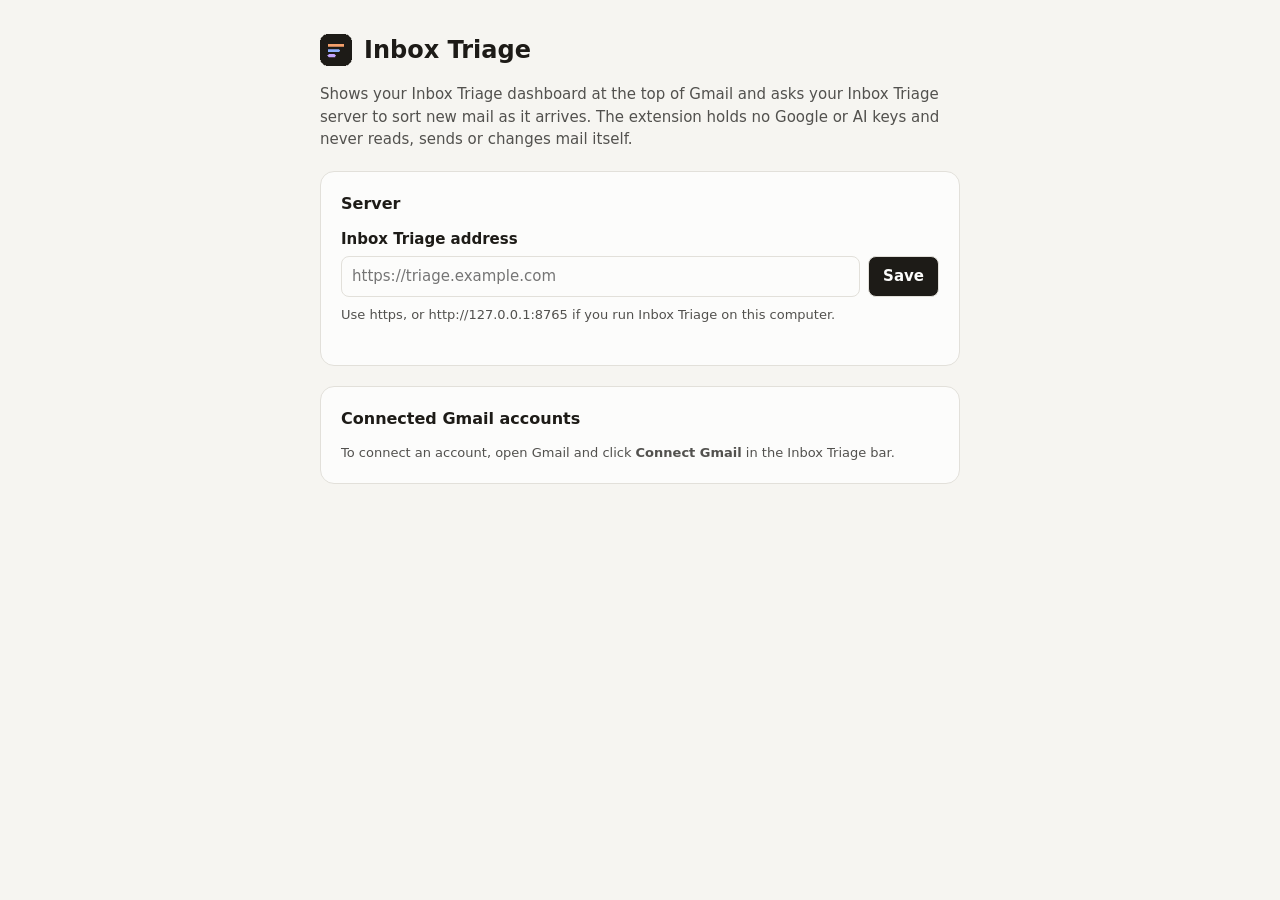
==== extension/options.html @ 6ad5b182 "Add the Chrome and Brave extension: a live dashboard in Gmail Phase 1 of docs/extension-plan.md.  Ex" ====
<!doctype html>
<html lang="en">
<head>
  <meta charset="utf-8">
  <meta name="viewport" content="width=device-width, initial-scale=1">
  <meta name="color-scheme" content="light dark">
  <title>Inbox Triage settings</title>
  <link rel="stylesheet" href="options.css">
</head>
<body>
  <main>
    <header>
      <img src="icons/icon48.png" width="32" height="32" alt="">
      <h1>Inbox Triage</h1>
    </header>
    <p class="lead">Shows your Inbox Triage dashboard at the top of Gmail and asks your Inbox Triage server to sort new
      mail as it arrives. The extension holds no Google or AI keys and never reads, sends or changes mail itself.</p>

    <section aria-labelledby="server-h">
      <h2 id="server-h">Server</h2>
      <form id="server-form">
        <label for="server">Inbox Triage address</label>
        <div class="row">
          <input id="server" type="url" placeholder="https://triage.example.com" autocomplete="off" spellcheck="false" required>
          <button type="submit">Save</button>
        </div>
        <p class="help">Use https, or http://127.0.0.1:8765 if you run Inbox Triage on this computer.</p>
        <p id="server-msg" class="msg" role="status"></p>
      </form>
    </section>

    <section aria-labelledby="accounts-h">
      <h2 id="accounts-h">Connected Gmail accounts</h2>
      <ul id="accounts"></ul>
      <p class="help">To connect an account, open Gmail and click <b>Connect Gmail</b> in the Inbox Triage bar.</p>
    </section>
  </main>
  <script src="config.js"></script>
  <script src="lib.js"></script>
  <script src="options.js"></script>
</body>
</html>
---- extension/options.css ----
:root {
  color-scheme: light;
  --bg: #f6f5f1; --surface: #fcfcfb; --ink: #1d1b17; --ink-2: #52514e; --line: #e2e0da; --accent: #1f56c9;
  --ok: #1e7a4c; --err: #b3261e;
  font: 15px/1.5 system-ui, -apple-system, "Segoe UI", Roboto, sans-serif;
}
@media (prefers-color-scheme: dark) {
  :root { color-scheme: dark; --bg: #121211; --surface: #1a1a19; --ink: #f2f2f0; --ink-2: #c3c2b7; --line: #34332f;
    --accent: #8fb0ff; --ok: #6fd3a0; --err: #ff9a8f; }
}
body { margin: 0; background: var(--bg); color: var(--ink); }
main { max-width: 640px; margin: 0 auto; padding: 32px 16px 48px; }
header { display: flex; align-items: center; gap: 12px; }
h1 { font-size: 24px; margin: 0; }
h2 { font-size: 16px; margin: 0 0 12px; }
.lead { color: var(--ink-2); }
section { background: var(--surface); border: 1px solid var(--line); border-radius: 14px; padding: 20px; margin-top: 20px; }
label { display: block; font-weight: 600; margin-bottom: 6px; }
.row { display: flex; gap: 8px; flex-wrap: wrap; }
input { flex: 1 1 260px; min-width: 0; font: inherit; padding: 8px 10px; border: 1px solid var(--line); border-radius: 8px;
  background: transparent; color: inherit; }
button { font: inherit; font-weight: 600; padding: 8px 14px; border-radius: 8px; border: 1px solid var(--line);
  background: var(--ink); color: var(--surface); cursor: pointer; }
button.quiet { background: transparent; color: var(--ink); }
button:focus-visible, input:focus-visible { outline: 2px solid var(--accent); outline-offset: 2px; }
.help { color: var(--ink-2); font-size: 13px; margin: 8px 0 0; }
.msg { margin: 8px 0 0; font-size: 13px; min-height: 1em; }
.msg.ok { color: var(--ok); } .msg.err { color: var(--err); }
ul { list-style: none; margin: 0; padding: 0; }
li { display: flex; align-items: center; justify-content: space-between; gap: 12px; padding: 10px 0; border-top: 1px solid var(--line); }
li:first-child { border-top: 0; }
li.empty { color: var(--ink-2); }
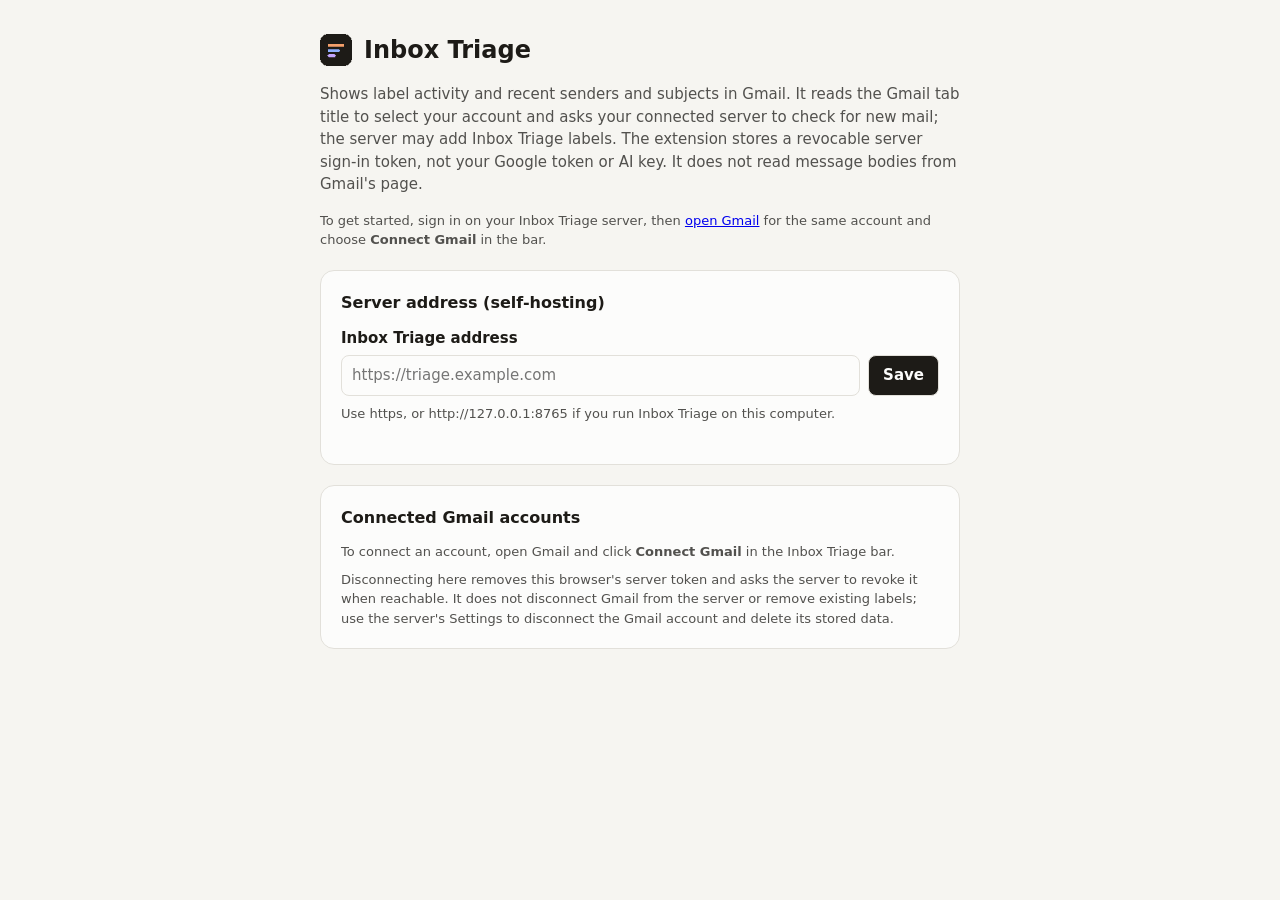
==== commit ec056bb3: "Clarify extension consent and preview status; document product release gates" ====
--- a/extension/options.html
+++ b/extension/options.html
@@ -13,11 +13,11 @@
       <img src="icons/icon48.png" width="32" height="32" alt="">
       <h1>Inbox Triage</h1>
     </header>
-    <p class="lead">Shows your Inbox Triage dashboard at the top of Gmail and asks your Inbox Triage server to sort new
-      mail as it arrives. The extension holds no Google or AI keys and never reads, sends or changes mail itself.</p>
+    <p class="lead">Shows label activity and recent senders and subjects in Gmail. It reads the Gmail tab title to select your account and asks your connected server to check for new mail; the server may add Inbox Triage labels. The extension stores a revocable server sign-in token, not your Google token or AI key. It does not read message bodies from Gmail's page.</p>
+    <p class="help">To get started, sign in on your Inbox Triage server, then <a href="https://mail.google.com/mail/u/0/#inbox" target="_blank" rel="noopener noreferrer">open Gmail</a> for the same account and choose <b>Connect Gmail</b> in the bar.</p>
 
     <section aria-labelledby="server-h">
-      <h2 id="server-h">Server</h2>
+      <h2 id="server-h">Server address (self-hosting)</h2>
       <form id="server-form">
         <label for="server">Inbox Triage address</label>
         <div class="row">
@@ -33,6 +33,7 @@
       <h2 id="accounts-h">Connected Gmail accounts</h2>
       <ul id="accounts"></ul>
       <p class="help">To connect an account, open Gmail and click <b>Connect Gmail</b> in the Inbox Triage bar.</p>
+      <p class="help">Disconnecting here removes this browser's server token and asks the server to revoke it when reachable. It does not disconnect Gmail from the server or remove existing labels; use the server's Settings to disconnect the Gmail account and delete its stored data.</p>
     </section>
   </main>
   <script src="config.js"></script>
--- a/extension/options.css
+++ b/extension/options.css
@@ -30,3 +30,4 @@
 li { display: flex; align-items: center; justify-content: space-between; gap: 12px; padding: 10px 0; border-top: 1px solid var(--line); }
 li:first-child { border-top: 0; }
 li.empty { color: var(--ink-2); }
+.where { color: var(--ink-2); font-size: 13px; }
